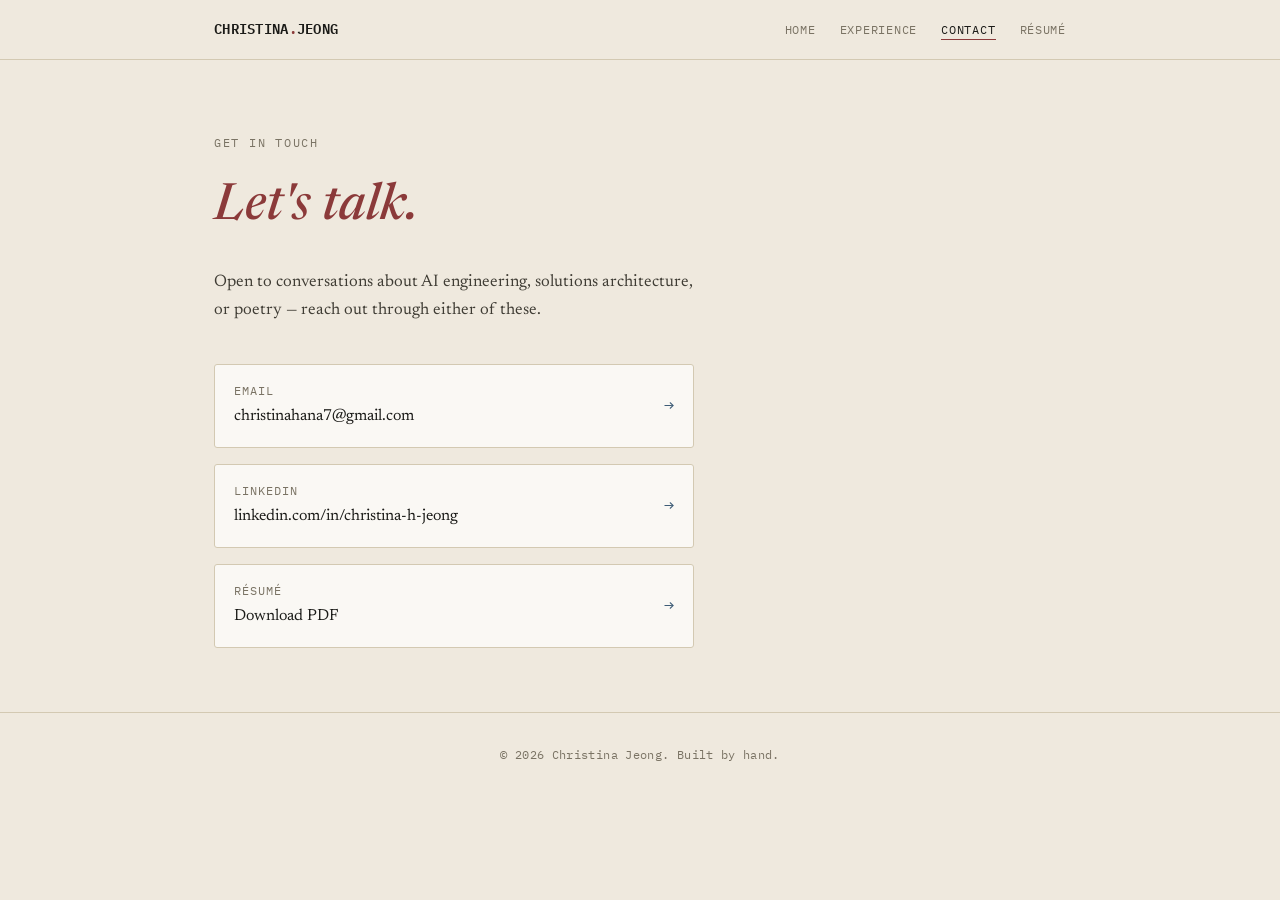
==== contact.html @ e39c03c3 "Add files via upload" ====
<!DOCTYPE html>
<html lang="en">
<head>
<meta charset="UTF-8">
<meta name="viewport" content="width=device-width, initial-scale=1.0">
<title>Contact — Christina Jeong</title>
<meta name="description" content="Get in touch with Christina Jeong.">
<link rel="stylesheet" href="style.css">
</head>
<body>

<nav class="site-nav">
  <div class="wrap">
    <a class="brand" href="index.html">CHRISTINA<span class="dot">.</span>JEONG</a>
    <ul>
      <li><a href="index.html">Home</a></li>
      <li><a href="experience.html">Experience</a></li>
      <li><a href="contact.html" aria-current="page">Contact</a></li>
      <li><a href="resume.pdf">Résumé</a></li>
    </ul>
  </div>
</nav>

<main class="contact-main">
  <p class="eyebrow">Get in touch</p>
  <h1>Let's talk.</h1>
  <p>Open to conversations about AI engineering, solutions architecture, or
  poetry — reach out through either of these.</p>

  <ul class="contact-list">
    <li>
      <a href="mailto:christinahana7@gmail.com">
        <span>
          <span class="label">Email</span>
          <span class="value">christinahana7@gmail.com</span>
        </span>
        <span class="arrow">→</span>
      </a>
    </li>
    <li>
      <a href="https://www.linkedin.com/in/christina-h-jeong/" target="_blank" rel="noopener">
        <span>
          <span class="label">LinkedIn</span>
          <span class="value">linkedin.com/in/christina-h-jeong</span>
        </span>
        <span class="arrow">→</span>
      </a>
    </li>
    <li>
      <a href="resume.pdf">
        <span>
          <span class="label">Résumé</span>
          <span class="value">Download PDF</span>
        </span>
        <span class="arrow">→</span>
      </a>
    </li>
  </ul>
</main>

<footer class="site-footer">
  <p>© 2026 Christina Jeong. Built by hand.</p>
</footer>

</body>
</html>
---- style.css ----
/* ============================================================
   Christina Jeong — portfolio stylesheet
   Design concept: two voices, one person — the precision of a
   terminal (AI engineer) and the cadence of a page (poet).
   Mono type carries the engineering voice; italic serif carries
   the literary one. Everything else stays quiet around that.
   ============================================================ */

@import url('https://fonts.googleapis.com/css2?family=IBM+Plex+Mono:ital,wght@0,400;0,500;0,600;1,400&family=Newsreader:ital,opsz,wght@0,6..72,400;0,6..72,500;0,6..72,600;1,6..72,400;1,6..72,500&display=swap');

:root {
  --ink: #1b1b18;
  --paper: #efe9de;
  --paper-dim: #e2dbc9;
  --paper-line: #d3c9b2;
  --code: #3e5c76;
  --verse: #8b3a3a;
  --muted: #7a7364;
  --white: #faf8f4;

  --font-mono: 'IBM Plex Mono', ui-monospace, monospace;
  --font-serif: 'Newsreader', Georgia, serif;

  --max-width: 780px;
  --edge: 1.5rem;
}

* {
  box-sizing: border-box;
}

html {
  scroll-behavior: smooth;
}

@media (prefers-reduced-motion: reduce) {
  html {
    scroll-behavior: auto;
  }
  * {
    animation-duration: 0.01ms !important;
    transition-duration: 0.01ms !important;
  }
}

body {
  margin: 0;
  background: var(--paper);
  color: var(--ink);
  font-family: var(--font-serif);
  font-size: 1.05rem;
  line-height: 1.65;
  -webkit-font-smoothing: antialiased;
}

a {
  color: inherit;
}

a:focus-visible,
button:focus-visible {
  outline: 2px solid var(--code);
  outline-offset: 3px;
}

.wrap {
  max-width: var(--max-width);
  margin: 0 auto;
  padding: 0 var(--edge);
}

/* ---------- nav ---------- */

.site-nav {
  border-bottom: 1px solid var(--paper-line);
  position: sticky;
  top: 0;
  background: rgba(239, 233, 222, 0.92);
  backdrop-filter: blur(6px);
  z-index: 10;
}

.site-nav .wrap {
  max-width: 900px;
  display: flex;
  align-items: center;
  justify-content: space-between;
  padding-top: 1rem;
  padding-bottom: 1rem;
  gap: 1rem;
  flex-wrap: wrap;
}

.site-nav .brand {
  font-family: var(--font-mono);
  font-weight: 600;
  font-size: 0.9rem;
  letter-spacing: 0.02em;
  text-decoration: none;
  color: var(--ink);
}

.site-nav .brand .dot {
  color: var(--verse);
}

.site-nav ul {
  list-style: none;
  display: flex;
  gap: 1.5rem;
  margin: 0;
  padding: 0;
  font-family: var(--font-mono);
  font-size: 0.78rem;
  letter-spacing: 0.06em;
  text-transform: uppercase;
}

.site-nav a {
  text-decoration: none;
  color: var(--muted);
  padding-bottom: 2px;
  border-bottom: 1px solid transparent;
}

.site-nav a:hover,
.site-nav a[aria-current='page'] {
  color: var(--ink);
  border-bottom-color: var(--verse);
}

/* ---------- hero ---------- */

.hero {
  max-width: 900px;
  margin: 0 auto;
  padding: 4.5rem var(--edge) 3rem;
}

.hero .eyebrow {
  font-family: var(--font-mono);
  font-size: 0.78rem;
  letter-spacing: 0.14em;
  text-transform: uppercase;
  color: var(--muted);
  margin: 0 0 0.9rem;
}

.hero h1 {
  font-size: clamp(2.6rem, 6vw, 4rem);
  font-weight: 500;
  margin: 0 0 0.6rem;
  letter-spacing: -0.01em;
}

.dual-role {
  font-size: clamp(1.2rem, 2.6vw, 1.6rem);
  margin: 0 0 2rem;
  display: flex;
  align-items: baseline;
  flex-wrap: wrap;
  gap: 0.6rem;
}

.dual-role .voice-code {
  font-family: var(--font-mono);
  font-weight: 500;
  color: var(--code);
}

.dual-role .voice-code::after {
  content: '_';
  animation: blink 1.1s step-end infinite;
}

@keyframes blink {
  50% {
    opacity: 0;
  }
}

.dual-role .amp {
  font-family: var(--font-serif);
  font-style: italic;
  color: var(--muted);
}

.dual-role .voice-verse {
  font-family: var(--font-serif);
  font-style: italic;
  color: var(--verse);
}

.hero p.bio {
  max-width: 58ch;
  font-size: 1.1rem;
  color: #35322c;
  margin: 0 0 0.6rem;
}

.hero .location {
  font-family: var(--font-mono);
  font-size: 0.85rem;
  color: var(--muted);
  margin: 0 0 2rem;
}

.cta-row {
  display: flex;
  gap: 0.9rem;
  flex-wrap: wrap;
}

.btn {
  font-family: var(--font-mono);
  font-size: 0.85rem;
  text-decoration: none;
  padding: 0.7rem 1.1rem;
  border-radius: 2px;
  border: 1px solid var(--ink);
  color: var(--ink);
  transition: background 0.15s ease, color 0.15s ease;
}

.btn.primary {
  background: var(--ink);
  color: var(--white);
}

.btn.primary:hover {
  background: var(--code);
  border-color: var(--code);
}

.btn.ghost:hover {
  background: var(--ink);
  color: var(--white);
}

/* ---------- signature divider: code dashes fading into an ink stroke ---------- */

.divider {
  max-width: 900px;
  margin: 0 auto;
  padding: 0 var(--edge);
}

.divider hr {
  border: none;
  height: 2px;
  margin: 0 0 3rem;
  background: linear-gradient(
    to right,
    transparent 0%,
    var(--code) 8%,
    var(--code) 46%,
    transparent 46%,
    transparent 50%,
    var(--verse) 54%,
    var(--verse) 92%,
    transparent 100%
  );
  opacity: 0.55;
}

/* ---------- now section: two cards, two textures ---------- */

.now {
  max-width: 900px;
  margin: 0 auto;
  padding: 0 var(--edge) 3.5rem;
}

.now > .section-label {
  font-family: var(--font-mono);
  font-size: 0.78rem;
  letter-spacing: 0.14em;
  text-transform: uppercase;
  color: var(--muted);
  margin: 0 0 1.2rem;
}

.now-grid {
  display: grid;
  grid-template-columns: 1fr 1fr;
  gap: 1.25rem;
}

@media (max-width: 640px) {
  .now-grid {
    grid-template-columns: 1fr;
  }
}

.card {
  padding: 1.6rem;
  border-radius: 3px;
}

.card h3 {
  margin: 0 0 0.6rem;
  font-size: 1.05rem;
}

.card p {
  margin: 0;
  font-size: 0.98rem;
}

.card.code {
  background: var(--ink);
  color: var(--paper);
}

.card.code .tag {
  font-family: var(--font-mono);
  font-size: 0.72rem;
  letter-spacing: 0.08em;
  text-transform: uppercase;
  color: #9fb4c8;
  display: block;
  margin-bottom: 0.5rem;
}

.card.code h3 {
  font-family: var(--font-mono);
  font-weight: 500;
  color: var(--white);
}

.card.code p {
  color: #cfc9bb;
}

.card.verse {
  background: var(--white);
  border: 1px solid var(--paper-line);
}

.card.verse .tag {
  font-family: var(--font-mono);
  font-size: 0.72rem;
  letter-spacing: 0.08em;
  text-transform: uppercase;
  color: var(--verse);
  display: block;
  margin-bottom: 0.5rem;
}

.card.verse h3 {
  font-style: italic;
  font-weight: 500;
}

.card.verse p {
  color: #4a4638;
}

/* ---------- skills ---------- */

.skills {
  max-width: 900px;
  margin: 0 auto;
  padding: 0 var(--edge) 4rem;
}

.skills > .section-label {
  font-family: var(--font-mono);
  font-size: 0.78rem;
  letter-spacing: 0.14em;
  text-transform: uppercase;
  color: var(--muted);
  margin: 0 0 1.2rem;
}

.skill-grid {
  display: grid;
  grid-template-columns: repeat(2, 1fr);
  gap: 1.5rem 2rem;
}

@media (max-width: 640px) {
  .skill-grid {
    grid-template-columns: 1fr;
  }
}

.skill-group h4 {
  font-family: var(--font-mono);
  font-size: 0.82rem;
  letter-spacing: 0.04em;
  color: var(--code);
  margin: 0 0 0.5rem;
  font-weight: 600;
}

.skill-group p {
  margin: 0;
  color: #3f3c34;
  font-size: 0.95rem;
}

/* ---------- footer ---------- */

.site-footer {
  border-top: 1px solid var(--paper-line);
  padding: 2rem var(--edge);
  text-align: center;
}

.site-footer p {
  font-family: var(--font-mono);
  font-size: 0.75rem;
  color: var(--muted);
  margin: 0;
  letter-spacing: 0.03em;
}

/* ---------- experience page ---------- */

.page-header {
  max-width: 900px;
  margin: 0 auto;
  padding: 3.5rem var(--edge) 2rem;
}

.page-header .eyebrow {
  font-family: var(--font-mono);
  font-size: 0.78rem;
  letter-spacing: 0.14em;
  text-transform: uppercase;
  color: var(--muted);
  margin: 0 0 0.7rem;
}

.page-header h1 {
  font-size: clamp(2rem, 4.5vw, 2.8rem);
  font-weight: 500;
  margin: 0 0 0.8rem;
}

.page-header p {
  max-width: 60ch;
  color: #3f3c34;
  margin: 0;
}

.timeline {
  max-width: 900px;
  margin: 0 auto;
  padding: 0 var(--edge) 3rem;
}

.role {
  padding: 2rem 0;
  border-top: 1px solid var(--paper-line);
}

.role:first-child {
  border-top: none;
}

.role-head {
  display: flex;
  justify-content: space-between;
  align-items: baseline;
  flex-wrap: wrap;
  gap: 0.4rem 1rem;
  margin-bottom: 0.3rem;
}

.role-head h2 {
  font-size: 1.25rem;
  font-weight: 500;
  margin: 0;
}

.role-head .dates {
  font-family: var(--font-mono);
  font-size: 0.8rem;
  color: var(--muted);
  white-space: nowrap;
}

.role .place {
  font-family: var(--font-mono);
  font-size: 0.8rem;
  color: var(--code);
  margin: 0 0 0.9rem;
}

.role ul {
  margin: 0;
  padding-left: 1.1rem;
}

.role li {
  margin-bottom: 0.5rem;
  color: #3f3c34;
}

.role li::marker {
  color: var(--verse);
}

.role-sub {
  margin-top: 1rem;
}

.role-sub h3 {
  font-family: var(--font-mono);
  font-size: 0.85rem;
  font-weight: 600;
  color: var(--ink);
  margin: 0 0 0.4rem;
}

.education {
  max-width: 900px;
  margin: 0 auto;
  padding: 0 var(--edge) 4rem;
}

.education .section-label {
  font-family: var(--font-mono);
  font-size: 0.78rem;
  letter-spacing: 0.14em;
  text-transform: uppercase;
  color: var(--muted);
  margin: 0 0 1rem;
}

.education .item {
  display: flex;
  justify-content: space-between;
  flex-wrap: wrap;
  gap: 0.3rem 1rem;
  border-top: 1px solid var(--paper-line);
  padding-top: 1.2rem;
}

.education .item .school {
  font-weight: 500;
}

.education .item .dates {
  font-family: var(--font-mono);
  font-size: 0.8rem;
  color: var(--muted);
}

/* ---------- contact page ---------- */

.contact-main {
  max-width: 900px;
  margin: 0 auto;
  padding: 4.5rem var(--edge) 4rem;
}

.contact-main .eyebrow {
  font-family: var(--font-mono);
  font-size: 0.78rem;
  letter-spacing: 0.14em;
  text-transform: uppercase;
  color: var(--muted);
  margin: 0 0 0.8rem;
}

.contact-main h1 {
  font-size: clamp(2.2rem, 5vw, 3.2rem);
  font-weight: 500;
  font-style: italic;
  margin: 0 0 1.2rem;
  color: var(--verse);
}

.contact-main > p {
  max-width: 55ch;
  color: #3f3c34;
  margin: 0 0 2.5rem;
}

.contact-list {
  list-style: none;
  margin: 0;
  padding: 0;
  display: flex;
  flex-direction: column;
  gap: 1rem;
  max-width: 480px;
}

.contact-list li {
  border: 1px solid var(--paper-line);
  border-radius: 3px;
  background: var(--white);
}

.contact-list a {
  display: flex;
  justify-content: space-between;
  align-items: center;
  padding: 1rem 1.2rem;
  text-decoration: none;
  gap: 1rem;
}

.contact-list .label {
  font-family: var(--font-mono);
  font-size: 0.72rem;
  letter-spacing: 0.08em;
  text-transform: uppercase;
  color: var(--muted);
  display: block;
  margin-bottom: 0.2rem;
}

.contact-list .value {
  font-size: 1rem;
  word-break: break-word;
}

.contact-list .arrow {
  font-family: var(--font-mono);
  color: var(--code);
  flex-shrink: 0;
}

.contact-list a:hover .arrow {
  color: var(--verse);
}
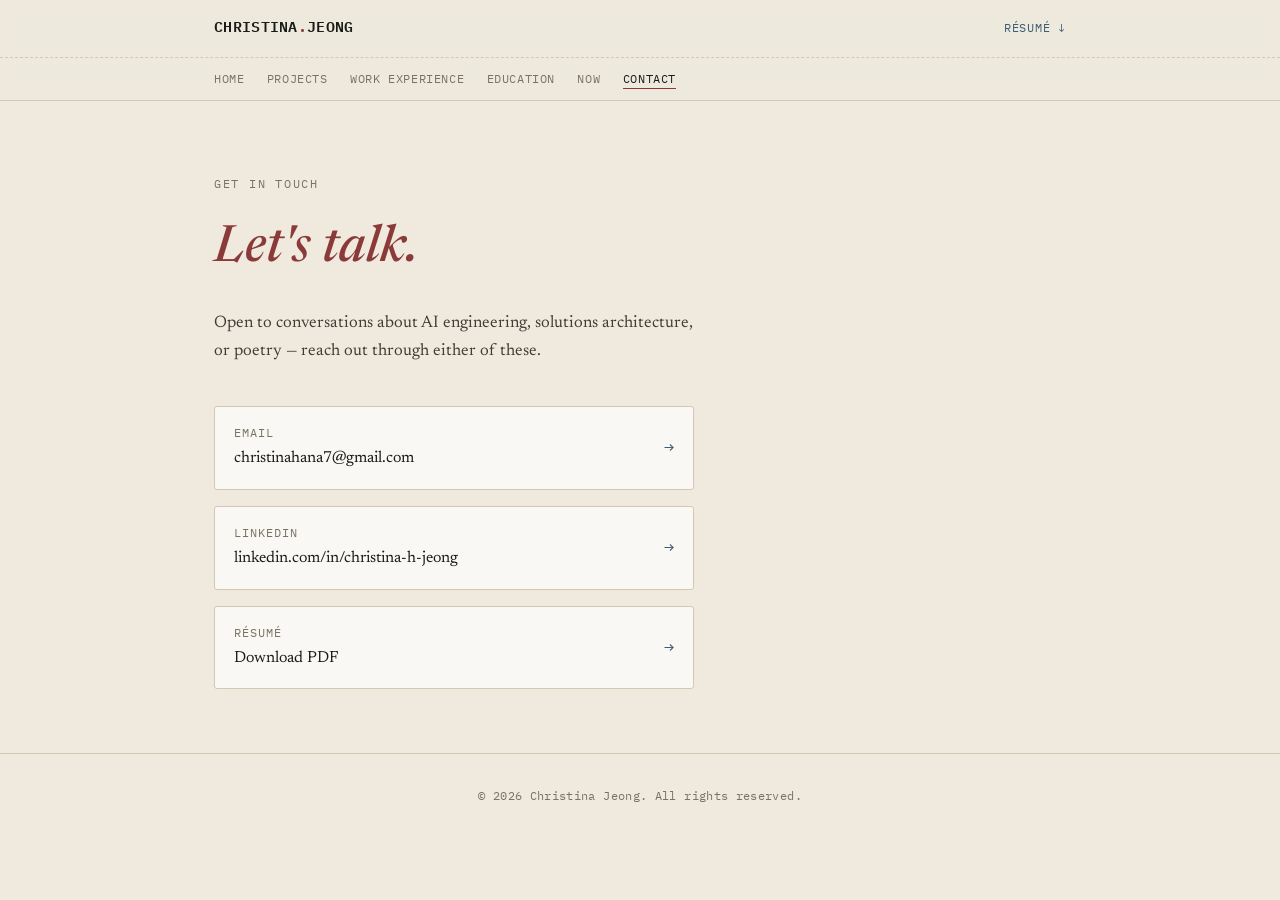
==== commit e3fc2a3d: "updating site layout and content" ====
--- a/contact.html
+++ b/contact.html
@@ -9,17 +9,26 @@
 </head>
 <body>
 
-<nav class="site-nav">
-  <div class="wrap">
-    <a class="brand" href="index.html">CHRISTINA<span class="dot">.</span>JEONG</a>
-    <ul>
-      <li><a href="index.html">Home</a></li>
-      <li><a href="experience.html">Experience</a></li>
-      <li><a href="contact.html" aria-current="page">Contact</a></li>
-      <li><a href="resume.pdf">Résumé</a></li>
-    </ul>
+<div class="site-nav">
+  <div class="nav-top">
+    <div class="wrap">
+      <a class="brand" href="index.html">CHRISTINA<span class="dot">.</span>JEONG</a>
+      <a class="resume-link" href="resume.pdf">Résumé ↓</a>
+    </div>
   </div>
-</nav>
+  <div class="nav-secondary">
+    <div class="wrap">
+      <ul>
+        <li><a href="index.html">Home</a></li>
+        <li><a href="projects.html">Projects</a></li>
+        <li><a href="experience.html">Work Experience</a></li>
+        <li><a href="education.html">Education</a></li>
+        <li><a href="now.html">Now</a></li>
+        <li><a href="contact.html" aria-current="page">Contact</a></li>
+      </ul>
+    </div>
+  </div>
+</div>
 
 <main class="contact-main">
   <p class="eyebrow">Get in touch</p>
@@ -59,8 +68,9 @@
 </main>
 
 <footer class="site-footer">
-  <p>© 2026 Christina Jeong. Built by hand.</p>
+  <p>© 2026 Christina Jeong. All rights reserved.</p>
 </footer>
 
+<script src="main.js"></script>
 </body>
 </html>
--- a/style.css
+++ b/style.css
@@ -69,32 +69,35 @@
   padding: 0 var(--edge);
 }
 
-/* ---------- nav ---------- */
+/* ---------- nav (two-tier: identity row + section row) ---------- */
 
 .site-nav {
-  border-bottom: 1px solid var(--paper-line);
   position: sticky;
   top: 0;
-  background: rgba(239, 233, 222, 0.92);
+  background: rgba(239, 233, 222, 0.94);
   backdrop-filter: blur(6px);
   z-index: 10;
-}
-
-.site-nav .wrap {
+  border-bottom: 1px solid var(--paper-line);
+}
+
+.nav-top {
+  border-bottom: 1px dashed var(--paper-line);
+}
+
+.nav-top .wrap {
   max-width: 900px;
   display: flex;
   align-items: center;
   justify-content: space-between;
-  padding-top: 1rem;
-  padding-bottom: 1rem;
+  padding-top: 0.9rem;
+  padding-bottom: 0.9rem;
   gap: 1rem;
-  flex-wrap: wrap;
 }
 
 .site-nav .brand {
   font-family: var(--font-mono);
   font-weight: 600;
-  font-size: 0.9rem;
+  font-size: 0.95rem;
   letter-spacing: 0.02em;
   text-decoration: none;
   color: var(--ink);
@@ -104,16 +107,38 @@
   color: var(--verse);
 }
 
+.nav-top .resume-link {
+  font-family: var(--font-mono);
+  font-size: 0.78rem;
+  letter-spacing: 0.06em;
+  text-transform: uppercase;
+  text-decoration: none;
+  color: var(--code);
+  border-bottom: 1px solid transparent;
+}
+
+.nav-top .resume-link:hover {
+  border-bottom-color: var(--code);
+}
+
+.nav-secondary .wrap {
+  max-width: 900px;
+  padding-top: 0.7rem;
+  padding-bottom: 0.7rem;
+  overflow-x: auto;
+}
+
 .site-nav ul {
   list-style: none;
   display: flex;
-  gap: 1.5rem;
+  gap: 1.4rem;
   margin: 0;
   padding: 0;
   font-family: var(--font-mono);
-  font-size: 0.78rem;
-  letter-spacing: 0.06em;
-  text-transform: uppercase;
+  font-size: 0.76rem;
+  letter-spacing: 0.05em;
+  text-transform: uppercase;
+  white-space: nowrap;
 }
 
 .site-nav a {
@@ -121,6 +146,7 @@
   color: var(--muted);
   padding-bottom: 2px;
   border-bottom: 1px solid transparent;
+  transition: color 0.15s ease, border-color 0.15s ease;
 }
 
 .site-nav a:hover,
@@ -135,6 +161,48 @@
   max-width: 900px;
   margin: 0 auto;
   padding: 4.5rem var(--edge) 3rem;
+  display: flex;
+  align-items: center;
+  gap: 3rem;
+}
+
+.hero .hero-text {
+  flex: 1;
+  min-width: 0;
+}
+
+.hero .headshot {
+  flex-shrink: 0;
+  width: 168px;
+  height: 168px;
+  border-radius: 50%;
+  overflow: hidden;
+  border: 3px solid var(--ink);
+  box-shadow: 6px 6px 0 var(--verse);
+}
+
+.hero .headshot img {
+  width: 100%;
+  height: 100%;
+  object-fit: cover;
+  display: block;
+}
+
+@media (max-width: 640px) {
+  .hero {
+    flex-direction: column-reverse;
+    text-align: center;
+    gap: 1.75rem;
+  }
+
+  .hero .dual-role,
+  .hero .cta-row {
+    justify-content: center;
+  }
+
+  .hero .bio {
+    max-width: 100%;
+  }
 }
 
 .hero .eyebrow {
@@ -356,6 +424,369 @@
   color: #4a4638;
 }
 
+/* ---------- scroll reveal (pizazz, respects reduced motion) ---------- */
+
+.reveal {
+  opacity: 0;
+  transform: translateY(14px);
+  transition: opacity 0.6s ease, transform 0.6s ease;
+}
+
+.reveal.is-visible {
+  opacity: 1;
+  transform: translateY(0);
+}
+
+@media (prefers-reduced-motion: reduce) {
+  .reveal {
+    opacity: 1;
+    transform: none;
+  }
+}
+
+/* ---------- highlights ---------- */
+
+.highlights {
+  max-width: 900px;
+  margin: 0 auto;
+  padding: 0 var(--edge) 3.5rem;
+}
+
+.highlights > .section-label,
+.expertise > .section-label {
+  font-family: var(--font-mono);
+  font-size: 0.78rem;
+  letter-spacing: 0.14em;
+  text-transform: uppercase;
+  color: var(--muted);
+  margin: 0 0 1.2rem;
+}
+
+.highlight-grid {
+  display: grid;
+  grid-template-columns: 1fr 1fr;
+  gap: 1.25rem;
+}
+
+@media (max-width: 640px) {
+  .highlight-grid {
+    grid-template-columns: 1fr;
+  }
+}
+
+.highlight-card {
+  padding: 1.6rem;
+  border: 1px solid var(--paper-line);
+  border-radius: 3px;
+  background: var(--white);
+  transition: transform 0.2s ease, box-shadow 0.2s ease, border-color 0.2s ease;
+}
+
+.highlight-card:hover {
+  transform: translateY(-3px);
+  border-color: var(--code);
+  box-shadow: 4px 4px 0 var(--code);
+}
+
+.highlight-card h3 {
+  margin: 0 0 0.6rem;
+  font-size: 1.05rem;
+}
+
+.highlight-card p {
+  margin: 0 0 1rem;
+  font-size: 0.96rem;
+  color: #4a4638;
+}
+
+.highlight-card .link {
+  font-family: var(--font-mono);
+  font-size: 0.82rem;
+  text-decoration: none;
+  color: var(--verse);
+  border-bottom: 1px solid transparent;
+}
+
+.highlight-card .link:hover {
+  border-bottom-color: var(--verse);
+}
+
+/* ---------- areas of expertise ---------- */
+
+.expertise {
+  max-width: 900px;
+  margin: 0 auto;
+  padding: 0 var(--edge) 3.5rem;
+}
+
+.expertise-grid {
+  display: grid;
+  grid-template-columns: 1fr 1fr;
+  gap: 1.5rem 2rem;
+}
+
+@media (max-width: 640px) {
+  .expertise-grid {
+    grid-template-columns: 1fr;
+  }
+}
+
+.expertise-item h3 {
+  font-size: 1rem;
+  margin: 0 0 0.5rem;
+  display: flex;
+  align-items: center;
+  gap: 0.5rem;
+}
+
+.expertise-item h3 .mark {
+  color: var(--verse);
+  font-family: var(--font-serif);
+  font-style: italic;
+}
+
+.expertise-item p {
+  margin: 0;
+  font-size: 0.95rem;
+  color: #4a4638;
+}
+
+/* ---------- now page: story intro + personal facts ---------- */
+
+.story-intro {
+  max-width: 900px;
+  margin: 0 auto;
+  padding: 0 var(--edge) 3rem;
+}
+
+.story-intro blockquote {
+  margin: 0;
+  padding-left: 1.5rem;
+  border-left: 3px solid var(--verse);
+  font-family: var(--font-serif);
+  font-style: italic;
+  font-size: 1.35rem;
+  line-height: 1.55;
+  color: #2a271f;
+}
+
+.story-intro .fine-print {
+  margin: 1rem 0 0 1.5rem;
+  font-family: var(--font-mono);
+  font-size: 0.78rem;
+  letter-spacing: 0.04em;
+  color: var(--muted);
+}
+
+.facts {
+  max-width: 900px;
+  margin: 0 auto;
+  padding: 0 var(--edge) 3rem;
+}
+
+.facts > .section-label {
+  font-family: var(--font-mono);
+  font-size: 0.78rem;
+  letter-spacing: 0.14em;
+  text-transform: uppercase;
+  color: var(--muted);
+  margin: 0 0 1.2rem;
+}
+
+.facts-grid {
+  display: grid;
+  grid-template-columns: 1fr 1fr;
+  gap: 1.5rem 2rem;
+}
+
+@media (max-width: 640px) {
+  .facts-grid {
+    grid-template-columns: 1fr;
+  }
+}
+
+.fact-block h4 {
+  font-family: var(--font-mono);
+  font-size: 0.82rem;
+  letter-spacing: 0.04em;
+  color: var(--code);
+  margin: 0 0 0.7rem;
+  font-weight: 600;
+}
+
+.tag-row {
+  display: flex;
+  flex-wrap: wrap;
+  gap: 0.5rem;
+}
+
+.tag-chip {
+  font-family: var(--font-mono);
+  font-size: 0.8rem;
+  border: 1px solid var(--paper-line);
+  background: var(--white);
+  border-radius: 999px;
+  padding: 0.35rem 0.8rem;
+  color: #3f3c34;
+}
+
+.tag-chip .level {
+  color: var(--verse);
+  font-size: 0.7rem;
+  text-transform: uppercase;
+  letter-spacing: 0.04em;
+  margin-left: 0.3rem;
+}
+
+.tag-chip.learning {
+  border-style: dashed;
+  border-color: var(--code);
+  color: var(--code);
+}
+
+.fact-block p.plain {
+  margin: 0;
+  font-size: 0.95rem;
+  color: #4a4638;
+}
+
+.fact-block .book-title {
+  font-style: italic;
+}
+
+/* ---------- project preview card ---------- */
+
+.project-list {
+  max-width: 900px;
+  margin: 0 auto;
+  padding: 0 var(--edge) 2rem;
+}
+
+.project-card {
+  display: grid;
+  grid-template-columns: 220px 1fr;
+  gap: 1.75rem;
+  border: 1px solid var(--paper-line);
+  border-radius: 4px;
+  background: var(--white);
+  overflow: hidden;
+  text-decoration: none;
+  color: inherit;
+  transition: transform 0.2s ease, box-shadow 0.2s ease, border-color 0.2s ease;
+}
+
+.project-card:hover {
+  transform: translateY(-3px);
+  border-color: var(--verse);
+  box-shadow: 5px 5px 0 var(--verse);
+}
+
+.project-card .thumb {
+  width: 100%;
+  height: 100%;
+  min-height: 160px;
+  object-fit: cover;
+  display: block;
+}
+
+.project-card .content {
+  padding: 1.5rem 1.5rem 1.5rem 0;
+  display: flex;
+  flex-direction: column;
+  justify-content: center;
+}
+
+.project-card .badge {
+  display: inline-block;
+  align-self: flex-start;
+  font-family: var(--font-mono);
+  font-size: 0.68rem;
+  letter-spacing: 0.08em;
+  text-transform: uppercase;
+  color: var(--verse);
+  border: 1px solid var(--verse);
+  border-radius: 999px;
+  padding: 0.2rem 0.6rem;
+  margin-bottom: 0.7rem;
+}
+
+.project-card h3 {
+  margin: 0 0 0.3rem;
+  font-style: italic;
+  font-size: 1.3rem;
+}
+
+.project-card .subtitle {
+  font-family: var(--font-mono);
+  font-size: 0.8rem;
+  color: var(--muted);
+  margin: 0 0 0.8rem;
+}
+
+.project-card p.desc {
+  margin: 0 0 0.9rem;
+  font-size: 0.95rem;
+  color: #4a4638;
+}
+
+.project-card .meta {
+  font-family: var(--font-mono);
+  font-size: 0.75rem;
+  color: var(--code);
+}
+
+@media (max-width: 640px) {
+  .project-card {
+    grid-template-columns: 1fr;
+  }
+  .project-card .content {
+    padding: 0 1.25rem 1.5rem;
+  }
+  .project-card .thumb {
+    min-height: 200px;
+  }
+}
+
+/* ---------- placeholder ---------- */
+
+.placeholder-block {
+  max-width: 900px;
+  margin: 0 auto;
+  padding: 3rem var(--edge) 4.5rem;
+}
+
+.placeholder-card {
+  border: 1px dashed var(--paper-line);
+  border-radius: 4px;
+  padding: 2.5rem 2rem;
+  text-align: center;
+  background: rgba(255, 255, 255, 0.4);
+}
+
+.placeholder-card .tag {
+  display: inline-block;
+  font-family: var(--font-mono);
+  font-size: 0.7rem;
+  letter-spacing: 0.1em;
+  text-transform: uppercase;
+  color: var(--verse);
+  border: 1px solid var(--verse);
+  border-radius: 999px;
+  padding: 0.25rem 0.7rem;
+  margin-bottom: 1rem;
+}
+
+.placeholder-card h2 {
+  margin: 0 0 0.6rem;
+  font-size: 1.5rem;
+}
+
+.placeholder-card p {
+  max-width: 44ch;
+  margin: 0 auto 1.2rem;
+  color: var(--muted);
+}
+
 /* ---------- skills ---------- */
 
 .skills {
